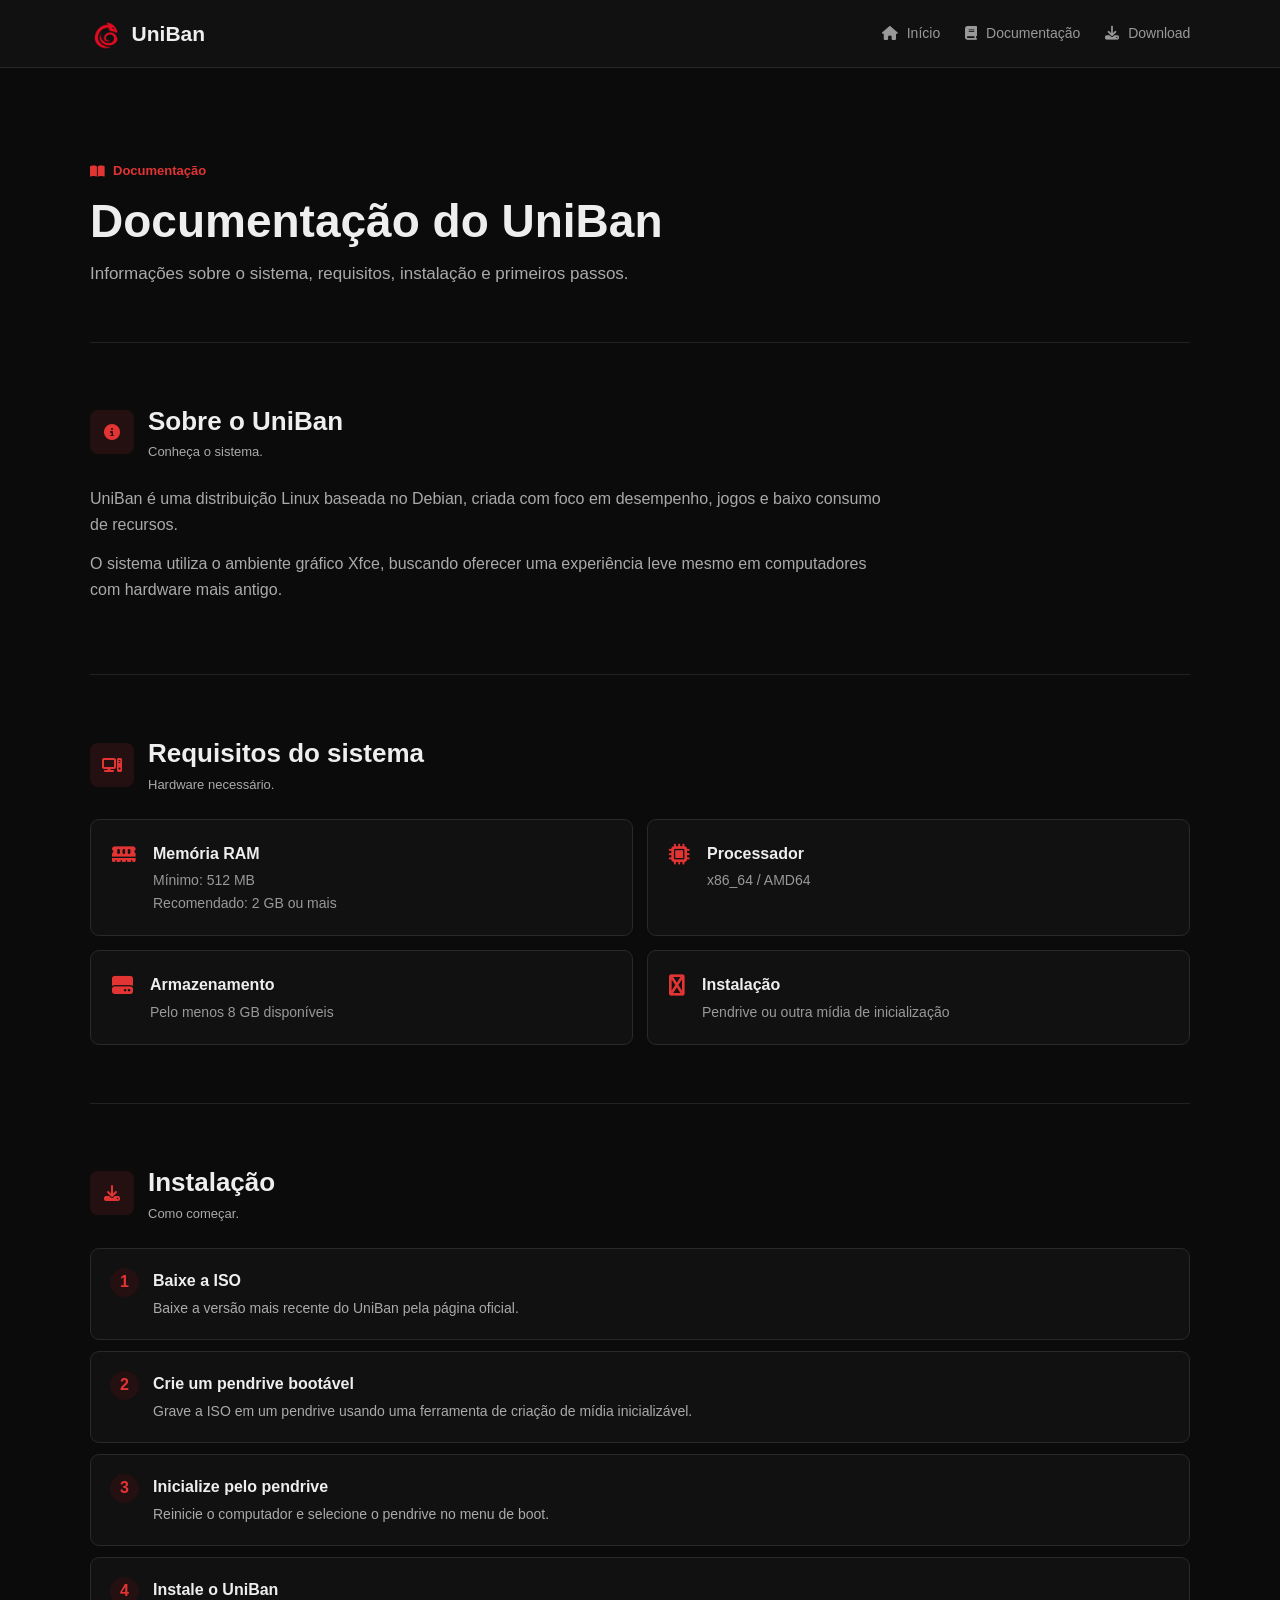
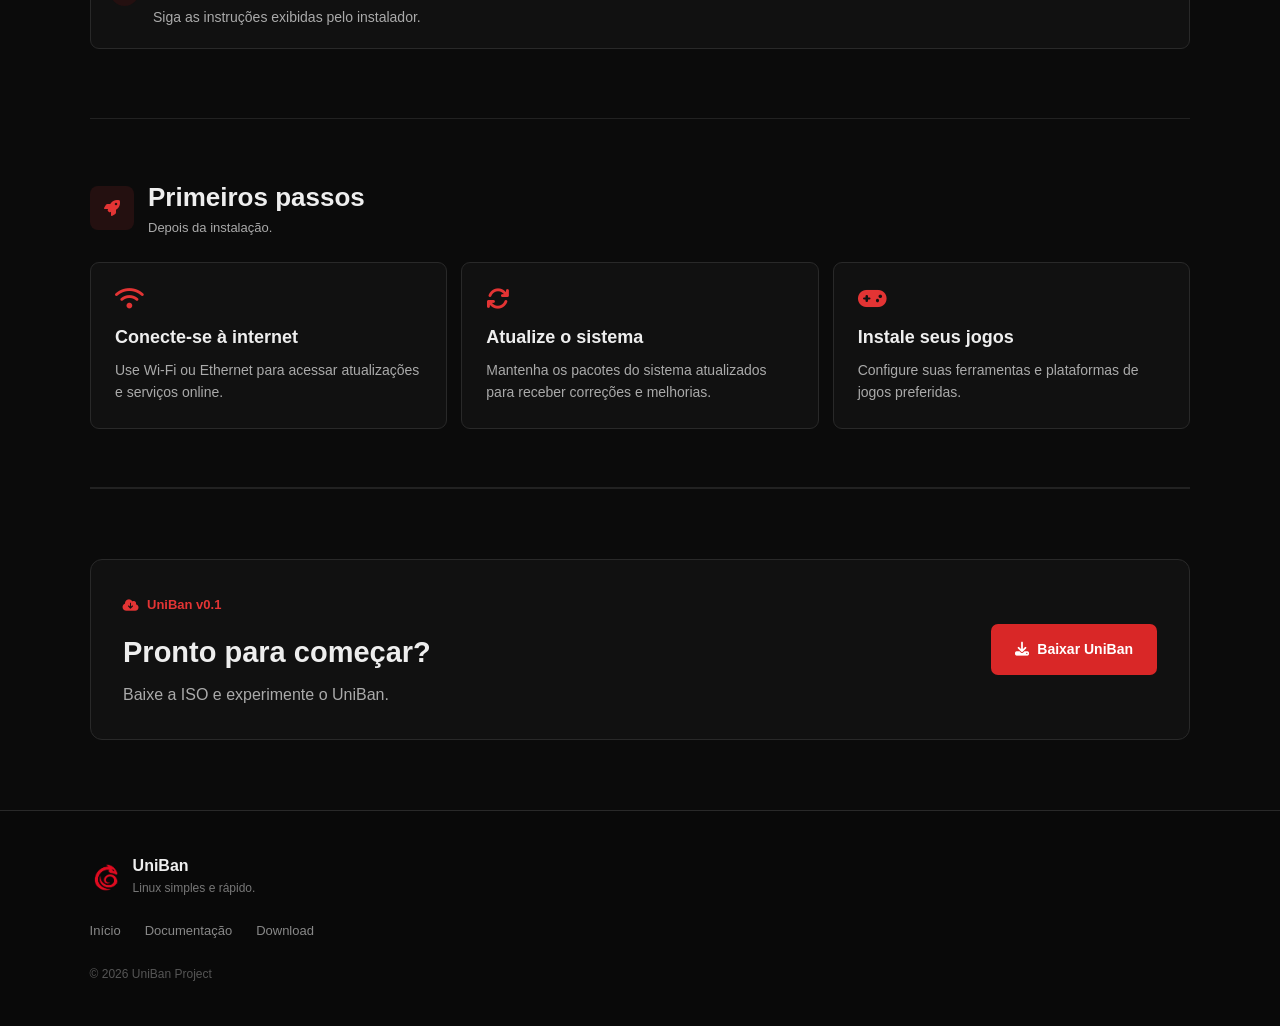
==== documentacao.html @ 5420e9c3 "Add files via upload" ====
<!DOCTYPE html>
<html lang="pt-BR">

<head>
  <meta charset="UTF-8">
  <meta name="viewport" content="width=device-width, initial-scale=1.0">

  <title>Documentação — UniBan</title>

  <link rel="icon" href="assets/logo.png">

  <link rel="stylesheet"
        href="https://cdnjs.cloudflare.com/ajax/libs/font-awesome/6.5.2/css/all.min.css">

  <link rel="stylesheet" href="style.css">
</head>

<body>

  <!-- TOPO -->
  <header class="topbar">

    <div class="brand">
      <img src="assets/logo.png" alt="UniBan">
      <span>UniBan</span>
    </div>

    <nav>

      <a href="index.html">
        <i class="fa-solid fa-house"></i>
        Início
      </a>

      <a href="documentacao.html">
        <i class="fa-solid fa-book"></i>
        Documentação
      </a>

      <a href="index.html#download">
        <i class="fa-solid fa-download"></i>
        Download
      </a>

    </nav>

  </header>


  <main>

    <!-- CABEÇALHO -->
    <section class="docs-hero">

      <span class="section-tag">
        <i class="fa-solid fa-book-open"></i>
        Documentação
      </span>

      <h1>
        Documentação do UniBan
      </h1>

      <p>
        Informações sobre o sistema, requisitos,
        instalação e primeiros passos.
      </p>

    </section>


    <!-- SOBRE -->
    <section class="docs-section">

      <div class="docs-title">
        <i class="fa-solid fa-circle-info"></i>

        <div>
          <h2>Sobre o UniBan</h2>
          <p>Conheça o sistema.</p>
        </div>
      </div>

      <p>
        UniBan é uma distribuição Linux baseada no Debian,
        criada com foco em desempenho, jogos e baixo consumo
        de recursos.
      </p>

      <p>
        O sistema utiliza o ambiente gráfico Xfce,
        buscando oferecer uma experiência leve mesmo
        em computadores com hardware mais antigo.
      </p>

    </section>


    <!-- REQUISITOS -->
    <section class="docs-section">

      <div class="docs-title">
        <i class="fa-solid fa-computer"></i>

        <div>
          <h2>Requisitos do sistema</h2>
          <p>Hardware necessário.</p>
        </div>
      </div>


      <div class="requirements">

        <div class="requirement">

          <i class="fa-solid fa-memory"></i>

          <div>
            <strong>Memória RAM</strong>

            <span>
              Mínimo: 512 MB
            </span>

            <span>
              Recomendado: 2 GB ou mais
            </span>
          </div>

        </div>


        <div class="requirement">

          <i class="fa-solid fa-microchip"></i>

          <div>
            <strong>Processador</strong>

            <span>
              x86_64 / AMD64
            </span>
          </div>

        </div>


        <div class="requirement">

          <i class="fa-solid fa-hard-drive"></i>

          <div>
            <strong>Armazenamento</strong>

            <span>
              Pelo menos 8 GB disponíveis
            </span>
          </div>

        </div>


        <div class="requirement">

          <i class="fa-solid fa-usb"></i>

          <div>
            <strong>Instalação</strong>

            <span>
              Pendrive ou outra mídia de inicialização
            </span>
          </div>

        </div>

      </div>

    </section>


    <!-- INSTALAÇÃO -->
    <section class="docs-section">

      <div class="docs-title">
        <i class="fa-solid fa-download"></i>

        <div>
          <h2>Instalação</h2>
          <p>Como começar.</p>
        </div>
      </div>


      <ol class="steps">

        <li>
          <strong>Baixe a ISO</strong>

          <p>
            Baixe a versão mais recente do UniBan
            pela página oficial.
          </p>
        </li>


        <li>
          <strong>Crie um pendrive bootável</strong>

          <p>
            Grave a ISO em um pendrive usando uma
            ferramenta de criação de mídia inicializável.
          </p>
        </li>


        <li>
          <strong>Inicialize pelo pendrive</strong>

          <p>
            Reinicie o computador e selecione o
            pendrive no menu de boot.
          </p>
        </li>


        <li>
          <strong>Instale o UniBan</strong>

          <p>
            Siga as instruções exibidas pelo instalador.
          </p>
        </li>

      </ol>

    </section>


    <!-- PRIMEIROS PASSOS -->
    <section class="docs-section">

      <div class="docs-title">
        <i class="fa-solid fa-rocket"></i>

        <div>
          <h2>Primeiros passos</h2>
          <p>Depois da instalação.</p>
        </div>
      </div>


      <div class="info-grid">

        <article>

          <i class="fa-solid fa-wifi"></i>

          <h3>Conecte-se à internet</h3>

          <p>
            Use Wi-Fi ou Ethernet para acessar
            atualizações e serviços online.
          </p>

        </article>


        <article>

          <i class="fa-solid fa-arrows-rotate"></i>

          <h3>Atualize o sistema</h3>

          <p>
            Mantenha os pacotes do sistema atualizados
            para receber correções e melhorias.
          </p>

        </article>


        <article>

          <i class="fa-solid fa-gamepad"></i>

          <h3>Instale seus jogos</h3>

          <p>
            Configure suas ferramentas e plataformas
            de jogos preferidas.
          </p>

        </article>

      </div>

    </section>


    <!-- DOWNLOAD -->
    <section class="download-section">

      <div class="download-box">

        <div>

          <span class="section-tag">
            <i class="fa-solid fa-cloud-arrow-down"></i>
            UniBan v0.1
          </span>

          <h2>
            Pronto para começar?
          </h2>

          <p>
            Baixe a ISO e experimente o UniBan.
          </p>

        </div>


        <a class="download big"
           href="/downloads/uniban-v0.1.iso"
           download>

          <i class="fa-solid fa-download"></i>
          Baixar UniBan

        </a>

      </div>

    </section>

  </main>


  <!-- RODAPÉ -->
  <footer>

    <div class="footer-brand">

      <img src="assets/logo.png" alt="UniBan">

      <div>
        <strong>UniBan</strong>
        <span>Linux simples e rápido.</span>
      </div>

    </div>


    <div class="footer-links">

      <a href="index.html">
        Início
      </a>

      <a href="documentacao.html">
        Documentação
      </a>

      <a href="index.html#download">
        Download
      </a>

    </div>


    <p class="copyright">
      © 2026 UniBan Project
    </p>

  </footer>

</body>
</html>
---- style.css ----
/* =========================
   UNIBAN
   ========================= */

* {
  box-sizing: border-box;
  margin: 0;
  padding: 0;
}

html {
  scroll-behavior: smooth;
}

body {
  font-family: Arial, Helvetica, sans-serif;
  background: #0b0b0b;
  color: #eeeeee;
  line-height: 1.6;
  font-size: 16px;
}

img {
  max-width: 100%;
}

a {
  color: inherit;
  text-decoration: none;
}

p {
  color: #aaaaaa;
}


/* =========================
   TOPO
   ========================= */

.topbar {
  height: 68px;
  width: 100%;

  padding: 0 7%;

  display: flex;
  align-items: center;
  justify-content: space-between;

  background: #111111;
  border-bottom: 1px solid #292929;

  position: sticky;
  top: 0;
  z-index: 100;
}

.brand {
  display: flex;
  align-items: center;
  gap: 10px;

  font-size: 21px;
  font-weight: bold;
}

.brand img {
  width: 32px !important;
  height: 32px !important;

  object-fit: contain;
}

nav {
  display: flex;
  align-items: center;
  gap: 25px;
}

nav a {
  color: #999999;
  font-size: 14px;
  transition: 0.2s;
}

nav a:hover {
  color: #e33434;
}

nav i {
  margin-right: 5px;
}


/* =========================
   CONTEÚDO
   ========================= */

main {
  width: 90%;
  max-width: 1100px;
  margin: 0 auto;
}


/* =========================
   HERO
   ========================= */

.hero {
  min-height: 500px;

  display: flex;
  align-items: center;
  justify-content: space-between;

  gap: 50px;
}

.hero-text {
  max-width: 620px;
}

.tag,
.section-tag {
  display: inline-flex;
  align-items: center;
  gap: 8px;

  color: #e33434;

  font-size: 13px;
  font-weight: bold;

  margin-bottom: 14px;
}

.hero h1 {
  font-size: 64px;
  line-height: 1;

  margin-bottom: 15px;
}

.hero h2 {
  font-size: 32px;
  line-height: 1.2;

  margin-bottom: 18px;
}

.hero p {
  max-width: 550px;
  font-size: 16px;
}

.hero-logo {
  width: 180px !important;
  height: 180px !important;

  flex-shrink: 0;

  display: flex;
  align-items: center;
  justify-content: center;

  background: #111111;

  border: 1px solid #292929;
  border-radius: 20px;
}

.hero-logo img {
  width: 110px !important;
  height: 110px !important;

  object-fit: contain;
}


/* =========================
   BOTÕES
   ========================= */

.hero-buttons {
  display: flex;
  gap: 12px;

  margin-top: 28px;
}

.download,
.secondary {
  display: inline-flex;

  align-items: center;
  justify-content: center;

  gap: 8px;

  padding: 12px 20px;

  border-radius: 7px;

  font-size: 14px;
  font-weight: bold;

  transition: 0.2s;
}

.download {
  background: #d92727;
  color: white;
}

.download:hover {
  background: #ef3939;
  transform: translateY(-2px);
}

.secondary {
  background: #181818;

  border: 1px solid #333333;

  color: #eeeeee;
}

.secondary:hover {
  border-color: #d92727;
}

.download.big {
  padding: 14px 24px;
}


/* =========================
   CARDS
   ========================= */

.features {
  display: grid;

  grid-template-columns: repeat(4, 1fr);

  gap: 15px;

  margin-bottom: 80px;
}

.features article {
  padding: 23px;

  background: #111111;

  border: 1px solid #292929;
  border-radius: 10px;
}

.icon {
  width: 42px;
  height: 42px;

  display: flex;
  align-items: center;
  justify-content: center;

  background: #241010;
  color: #e33434;

  border-radius: 8px;

  margin-bottom: 16px;
}

.features h3 {
  font-size: 18px;
  margin-bottom: 7px;
}

.features p {
  font-size: 14px;
}


/* =========================
   SOBRE
   ========================= */

.about {
  display: grid;

  grid-template-columns: 1.5fr 1fr;

  gap: 50px;

  padding: 70px 0;

  border-top: 1px solid #222222;
}

.about h2 {
  font-size: 36px;
  margin-bottom: 18px;
}

.about p {
  margin-bottom: 13px;
}

.about-card {
  padding: 32px;

  background: #111111;

  border: 1px solid #292929;
  border-radius: 12px;
}

.about-card i {
  font-size: 27px;

  color: #e33434;

  margin-bottom: 18px;
}


/* =========================
   GALERIA
   ========================= */

.gallery {
  padding: 70px 0;

  border-top: 1px solid #222222;
}

.section-heading {
  margin-bottom: 28px;
}

.section-heading h2 {
  font-size: 32px;
  margin-bottom: 6px;
}

.section-heading p {
  font-size: 15px;
}

.gallery-grid {
  display: grid;

  grid-template-columns: 2fr 1fr;

  gap: 14px;
}

.gallery-grid img {
  width: 100% !important;

  height: 220px !important;

  display: block;

  object-fit: cover;

  background: #111111;

  border: 1px solid #292929;
  border-radius: 10px;

  transition: 0.2s;
}

.gallery-grid img:first-child {
  grid-row: span 2;

  height: 454px !important;
}

.gallery-grid img:hover {
  transform: translateY(-3px);

  border-color: #555555;
}


/* =========================
   DOWNLOAD
   ========================= */

.download-section {
  padding: 70px 0;

  border-top: 1px solid #222222;
}

.download-box {
  padding: 32px;

  display: flex;

  align-items: center;
  justify-content: space-between;

  gap: 25px;

  background: #111111;

  border: 1px solid #292929;
  border-radius: 12px;
}

.download-box h2 {
  font-size: 29px;

  margin-bottom: 6px;
}

.small-links {
  display: flex;
  gap: 24px;

  margin-top: 16px;
}

.small-links a {
  color: #888888;
  font-size: 13px;
}

.small-links a:hover {
  color: #e33434;
}


/* =========================
   DOCUMENTAÇÃO CARD
   ========================= */

.docs {
  margin: 25px 0 80px;

  padding: 28px;

  display: flex;

  align-items: center;

  gap: 20px;

  background: #111111;

  border: 1px solid #292929;
  border-radius: 12px;
}

.docs-icon {
  width: 48px;
  height: 48px;

  min-width: 48px;

  display: flex;
  align-items: center;
  justify-content: center;

  background: #241010;
  color: #e33434;

  border-radius: 8px;
}

.docs h2 {
  font-size: 22px;
}

.docs .secondary {
  margin-left: auto;
}


/* =========================
   DOCUMENTAÇÃO
   ========================= */

.docs-hero {
  padding: 90px 0 55px;

  border-bottom: 1px solid #222222;
}

.docs-hero h1 {
  font-size: 46px;

  line-height: 1.1;

  margin-bottom: 13px;
}

.docs-hero p {
  font-size: 17px;

  max-width: 650px;
}

.docs-section {
  padding: 58px 0;

  border-bottom: 1px solid #222222;
}

.docs-title {
  display: flex;

  align-items: center;

  gap: 14px;

  margin-bottom: 23px;
}

.docs-title > i {
  width: 44px;
  height: 44px;

  display: flex;

  align-items: center;
  justify-content: center;

  background: #241010;
  color: #e33434;

  border-radius: 8px;
}

.docs-title h2 {
  font-size: 26px;
}

.docs-title p {
  font-size: 13px;
}

.docs-section > p {
  max-width: 800px;

  margin-bottom: 14px;
}


/* =========================
   REQUISITOS
   ========================= */

.requirements {
  display: grid;

  grid-template-columns: repeat(2, 1fr);

  gap: 14px;
}

.requirement {
  display: flex;

  gap: 17px;

  padding: 21px;

  background: #111111;

  border: 1px solid #292929;

  border-radius: 9px;
}

.requirement > i {
  color: #e33434;

  font-size: 21px;

  margin-top: 3px;
}

.requirement div {
  display: flex;

  flex-direction: column;
}

.requirement strong {
  margin-bottom: 3px;
}

.requirement span {
  color: #999999;

  font-size: 14px;
}


/* =========================
   PASSOS
   ========================= */

.steps {
  list-style: none;

  counter-reset: steps;
}

.steps li {
  counter-increment: steps;

  position: relative;

  padding: 19px 19px 19px 62px;

  margin-bottom: 11px;

  background: #111111;

  border: 1px solid #292929;

  border-radius: 9px;
}

.steps li::before {
  content: counter(steps);

  position: absolute;

  left: 19px;
  top: 19px;

  width: 29px;
  height: 29px;

  display: flex;

  align-items: center;
  justify-content: center;

  background: #241010;

  color: #e33434;

  border-radius: 50%;

  font-weight: bold;
}

.steps strong {
  display: block;

  margin-bottom: 4px;
}

.steps p {
  font-size: 14px;
}


/* =========================
   INFO
   ========================= */

.info-grid {
  display: grid;

  grid-template-columns: repeat(3, 1fr);

  gap: 14px;
}

.info-grid article {
  padding: 24px;

  background: #111111;

  border: 1px solid #292929;

  border-radius: 9px;
}

.info-grid i {
  color: #e33434;

  font-size: 23px;

  margin-bottom: 13px;
}

.info-grid h3 {
  font-size: 18px;

  margin-bottom: 7px;
}

.info-grid p {
  font-size: 14px;
}


/* =========================
   RODAPÉ
   ========================= */

footer {
  padding: 42px 7%;

  border-top: 1px solid #292929;

  background: #090909;
}

.footer-brand {
  display: flex;

  align-items: center;

  gap: 11px;
}

.footer-brand img {
  width: 32px !important;
  height: 32px !important;

  object-fit: contain;
}

.footer-brand div {
  display: flex;

  flex-direction: column;
}

.footer-brand span {
  color: #777777;

  font-size: 12px;
}

.footer-links {
  display: flex;

  gap: 24px;

  margin: 23px 0;
}

.footer-links a {
  color: #888888;

  font-size: 13px;
}

.footer-links a:hover {
  color: #e33434;
}

.copyright {
  color: #555555;

  font-size: 12px;
}


/* =========================
   CELULAR
   ========================= */

@media (max-width: 850px) {

  .topbar {
    padding: 0 5%;
  }

  .hero {
    flex-direction: column;

    align-items: flex-start;

    padding: 70px 0;
  }

  .hero-logo {
    width: 150px !important;
    height: 150px !important;
  }

  .hero-logo img {
    width: 90px !important;
    height: 90px !important;
  }

  .features {
    grid-template-columns: repeat(2, 1fr);
  }

  .about {
    grid-template-columns: 1fr;
  }

  .download-box {
    flex-direction: column;

    align-items: flex-start;
  }

  .requirements {
    grid-template-columns: 1fr;
  }

  .info-grid {
    grid-template-columns: 1fr;
  }
}


@media (max-width: 600px) {

  .topbar {
    height: auto;

    padding: 17px 5%;

    flex-direction: column;

    gap: 14px;
  }

  nav {
    flex-wrap: wrap;

    justify-content: center;

    gap: 12px;
  }

  .hero h1 {
    font-size: 52px;
  }

  .hero h2 {
    font-size: 27px;
  }

  .hero-buttons {
    flex-direction: column;

    align-items: stretch;
  }

  .features {
    grid-template-columns: 1fr;
  }

  .docs {
    flex-direction: column;

    align-items: flex-start;
  }

  .docs .secondary {
    margin-left: 0;
  }

  .docs-hero h1 {
    font-size: 37px;
  }

  .gallery-grid {
    grid-template-columns: 1fr;
  }

  .gallery-grid img,
  .gallery-grid img:first-child {
    height: 230px !important;

    grid-row: auto;
  }

  .small-links {
    flex-direction: column;

    gap: 9px;
  }

}
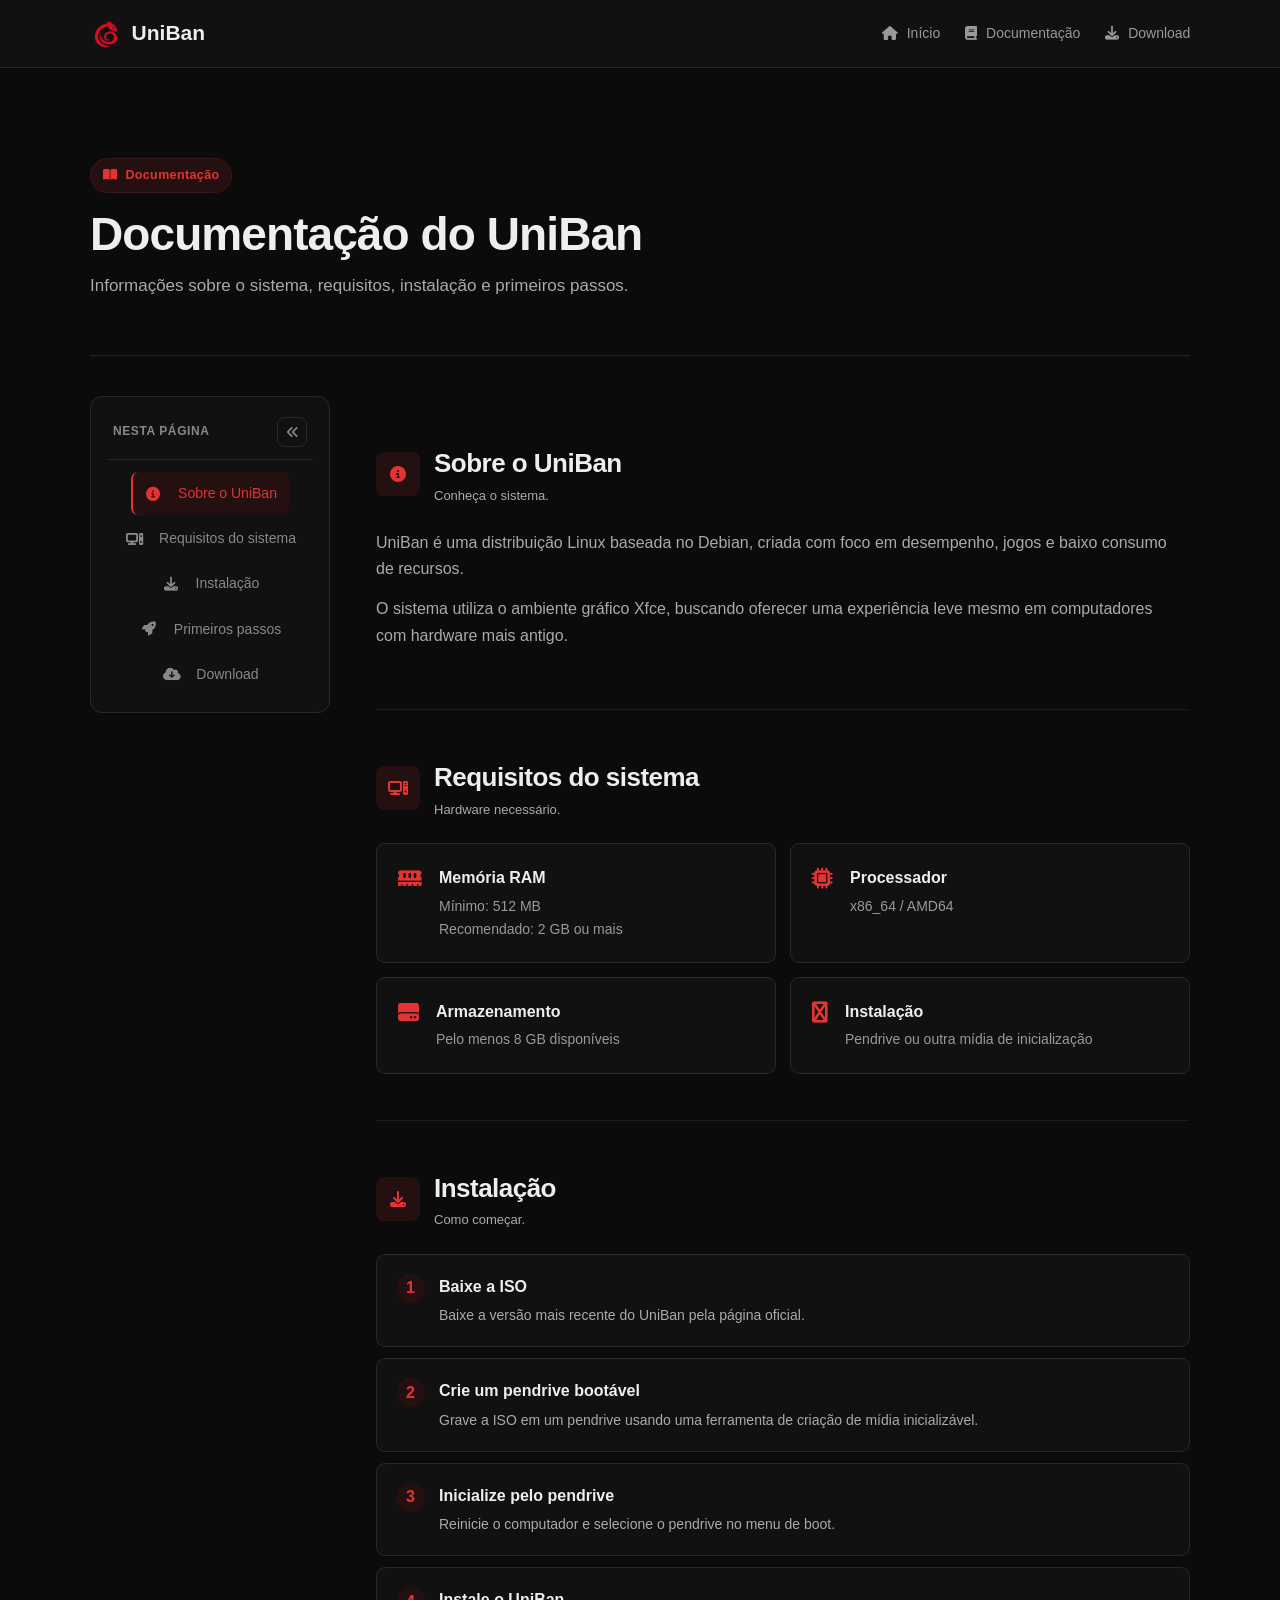
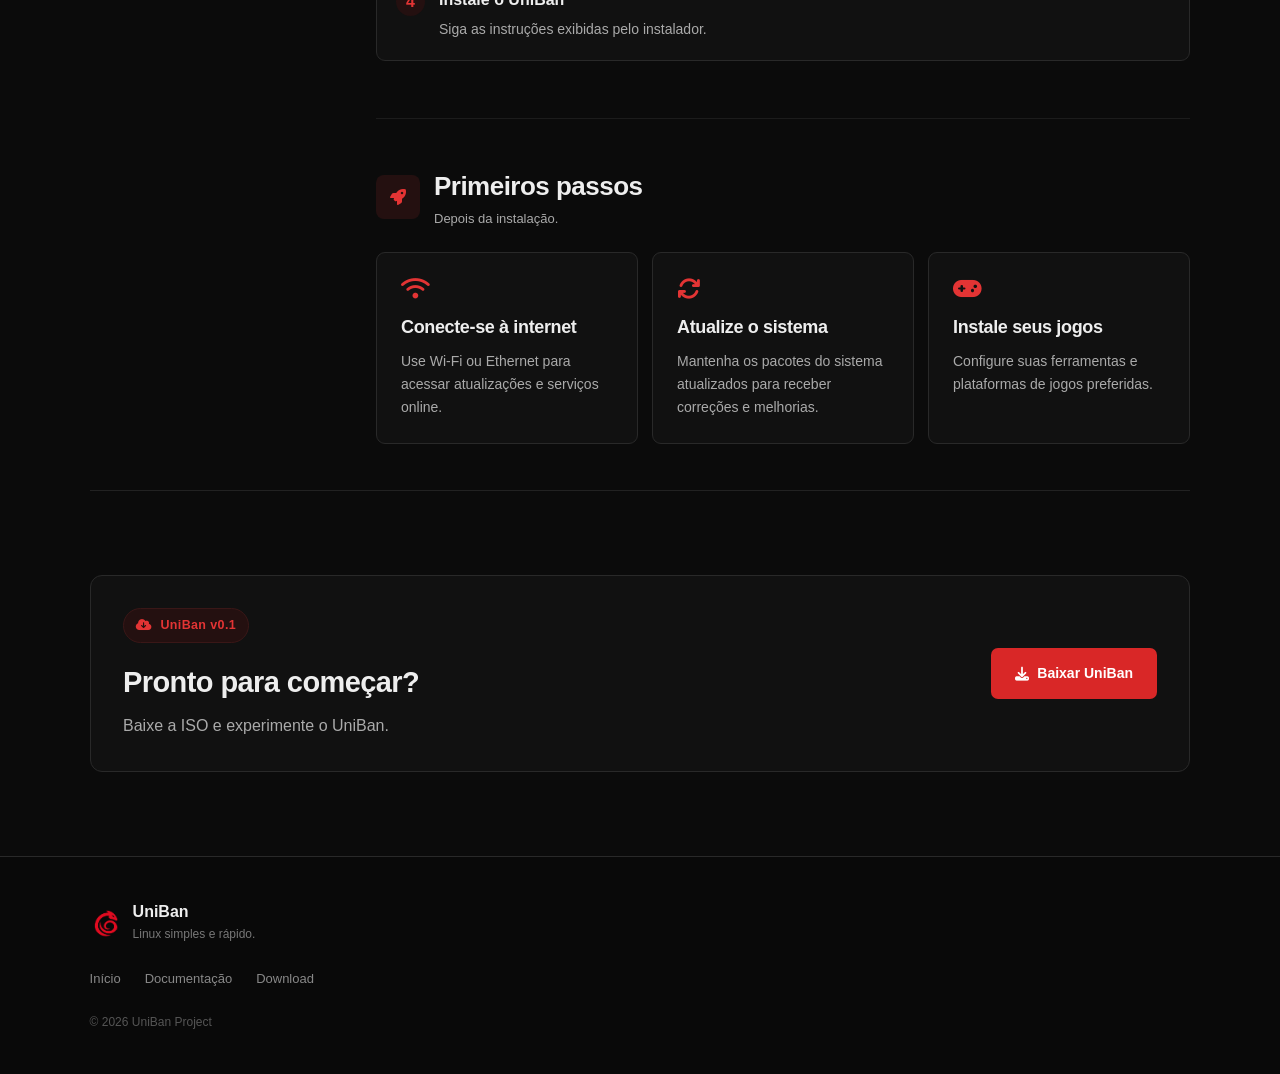
==== commit a40939f1: "Add files via upload" ====
--- a/documentacao.html
+++ b/documentacao.html
@@ -6,6 +6,7 @@
   <meta name="viewport" content="width=device-width, initial-scale=1.0">
 
   <title>Documentação — UniBan</title>
+  <link rel="icon" type="image/png" href="assets/logo.png">
 
   <link rel="icon" href="assets/logo.png">
 
@@ -20,10 +21,10 @@
   <!-- TOPO -->
   <header class="topbar">
 
-    <div class="brand">
+    <a href="index.html" class="brand">
       <img src="assets/logo.png" alt="UniBan">
       <span>UniBan</span>
-    </div>
+    </a>
 
     <nav>
 
@@ -69,8 +70,56 @@
     </section>
 
 
+    <!-- BOTÃO SUMÁRIO (SÓ NO CELULAR) -->
+    <button class="docs-mobile-toggle" id="docsMobileToggle" type="button" aria-expanded="false" aria-controls="docsSidebar">
+      <i class="fa-solid fa-bars"></i>
+      Sumário da documentação
+    </button>
+
+    <div class="docs-overlay" id="docsOverlay"></div>
+
+    <div class="docs-layout">
+
+      <!-- SIDEBAR -->
+      <aside class="docs-sidebar" id="docsSidebar">
+
+        <div class="docs-sidebar-head">
+          <span>Nesta página</span>
+          <button class="docs-collapse-btn" id="docsCollapseBtn" type="button" aria-label="Recolher barra lateral">
+            <i class="fa-solid fa-angles-left" id="docsCollapseIcon"></i>
+          </button>
+        </div>
+
+        <nav>
+          <a href="#sobre">
+            <i class="fa-solid fa-circle-info"></i>
+            <span>Sobre o UniBan</span>
+          </a>
+          <a href="#requisitos">
+            <i class="fa-solid fa-computer"></i>
+            <span>Requisitos do sistema</span>
+          </a>
+          <a href="#instalacao">
+            <i class="fa-solid fa-download"></i>
+            <span>Instalação</span>
+          </a>
+          <a href="#primeiros-passos">
+            <i class="fa-solid fa-rocket"></i>
+            <span>Primeiros passos</span>
+          </a>
+          <a href="#baixar">
+            <i class="fa-solid fa-cloud-arrow-down"></i>
+            <span>Download</span>
+          </a>
+        </nav>
+
+      </aside>
+
+      <!-- CONTEÚDO -->
+      <div class="docs-content">
+
     <!-- SOBRE -->
-    <section class="docs-section">
+    <section class="docs-section" id="sobre">
 
       <div class="docs-title">
         <i class="fa-solid fa-circle-info"></i>
@@ -97,7 +146,7 @@
 
 
     <!-- REQUISITOS -->
-    <section class="docs-section">
+    <section class="docs-section" id="requisitos">
 
       <div class="docs-title">
         <i class="fa-solid fa-computer"></i>
@@ -180,7 +229,7 @@
 
 
     <!-- INSTALAÇÃO -->
-    <section class="docs-section">
+    <section class="docs-section" id="instalacao">
 
       <div class="docs-title">
         <i class="fa-solid fa-download"></i>
@@ -238,7 +287,7 @@
 
 
     <!-- PRIMEIROS PASSOS -->
-    <section class="docs-section">
+    <section class="docs-section" id="primeiros-passos">
 
       <div class="docs-title">
         <i class="fa-solid fa-rocket"></i>
@@ -297,9 +346,15 @@
 
     </section>
 
+      </div>
+      <!-- /.docs-content -->
+
+    </div>
+    <!-- /.docs-layout -->
+
 
     <!-- DOWNLOAD -->
-    <section class="download-section">
+    <section class="download-section" id="baixar">
 
       <div class="download-box">
 
@@ -375,5 +430,7 @@
 
   </footer>
 
+  <script src="script.js"></script>
+
 </body>
 </html>
--- a/style.css
+++ b/style.css
@@ -12,12 +12,27 @@
   scroll-behavior: smooth;
 }
 
+:root {
+  --bg: #0b0b0b;
+  --bg-alt: #111111;
+  --bg-alt-2: #151515;
+  --border: #292929;
+  --text: #eeeeee;
+  --text-muted: #aaaaaa;
+  --text-faint: #888888;
+  --accent: #e33434;
+  --accent-hover: #ef3939;
+  --accent-soft: #241010;
+}
+
 body {
-  font-family: Arial, Helvetica, sans-serif;
-  background: #0b0b0b;
-  color: #eeeeee;
-  line-height: 1.6;
+  font-family: -apple-system, BlinkMacSystemFont, "Segoe UI", Roboto,
+    "Helvetica Neue", Arial, sans-serif;
+  background: var(--bg);
+  color: var(--text);
+  line-height: 1.65;
   font-size: 16px;
+  -webkit-font-smoothing: antialiased;
 }
 
 img {
@@ -30,7 +45,12 @@
 }
 
 p {
-  color: #aaaaaa;
+  color: var(--text-muted);
+}
+
+h1, h2, h3 {
+  letter-spacing: -0.02em;
+  font-weight: 800;
 }
 
 
@@ -63,6 +83,12 @@
 
   font-size: 21px;
   font-weight: bold;
+
+  transition: opacity 0.2s;
+}
+
+.brand:hover {
+  opacity: 0.85;
 }
 
 .brand img {
@@ -130,10 +156,17 @@
 
   color: #e33434;
 
-  font-size: 13px;
+  font-size: 12.5px;
   font-weight: bold;
-
-  margin-bottom: 14px;
+  letter-spacing: 0.03em;
+
+  padding: 6px 12px;
+
+  background: #241010;
+  border: 1px solid #3a1717;
+  border-radius: 999px;
+
+  margin-bottom: 16px;
 }
 
 .hero h1 {
@@ -251,12 +284,20 @@
 }
 
 .features article {
-  padding: 23px;
+  padding: 24px;
 
   background: #111111;
 
   border: 1px solid #292929;
-  border-radius: 10px;
+  border-radius: 12px;
+
+  transition: 0.2s;
+}
+
+.features article:hover {
+  border-color: #3a3a3a;
+  transform: translateY(-3px);
+  box-shadow: 0 10px 24px rgba(0, 0, 0, 0.35);
 }
 
 .icon {
@@ -296,7 +337,7 @@
 
   gap: 50px;
 
-  padding: 70px 0;
+  padding: 84px 0;
 
   border-top: 1px solid #222222;
 }
@@ -333,7 +374,7 @@
    ========================= */
 
 .gallery {
-  padding: 70px 0;
+  padding: 84px 0;
 
   border-top: 1px solid #222222;
 }
@@ -359,42 +400,200 @@
   gap: 14px;
 }
 
-.gallery-grid img {
-  width: 100% !important;
-
-  height: 220px !important;
+.gallery-item {
+  position: relative;
 
   display: block;
-
-  object-fit: cover;
+  width: 100%;
+  height: 220px;
+
+  padding: 0;
 
   background: #111111;
 
   border: 1px solid #292929;
   border-radius: 10px;
 
+  overflow: hidden;
+
+  cursor: pointer;
   transition: 0.2s;
 }
 
-.gallery-grid img:first-child {
+.gallery-item img {
+  width: 100%;
+  height: 100%;
+
+  display: block;
+
+  object-fit: cover;
+
+  transition: transform 0.35s;
+}
+
+.gallery-item:first-child {
   grid-row: span 2;
 
-  height: 454px !important;
-}
-
-.gallery-grid img:hover {
+  height: 454px;
+}
+
+.gallery-item:hover {
   transform: translateY(-3px);
 
   border-color: #555555;
 }
 
+.gallery-item:hover img {
+  transform: scale(1.05);
+}
+
+.gallery-item::after {
+  content: "\f00e";
+  font-family: "Font Awesome 6 Free";
+  font-weight: 900;
+
+  position: absolute;
+  inset: 0;
+
+  display: flex;
+  align-items: center;
+  justify-content: center;
+
+  font-size: 22px;
+  color: #ffffff;
+
+  background: rgba(0, 0, 0, 0);
+
+  opacity: 0;
+  transition: 0.2s;
+}
+
+.gallery-item:hover::after {
+  opacity: 1;
+  background: rgba(0, 0, 0, 0.35);
+}
+
+.gallery-item:focus-visible {
+  outline: 2px solid var(--accent);
+  outline-offset: 2px;
+}
+
+
+/* =========================
+   LIGHTBOX
+   ========================= */
+
+.lightbox {
+  position: fixed;
+  inset: 0;
+
+  display: none;
+
+  align-items: center;
+  justify-content: center;
+
+  background: rgba(0, 0, 0, 0.92);
+
+  z-index: 300;
+
+  padding: 24px;
+}
+
+.lightbox.open {
+  display: flex;
+}
+
+.lightbox-figure {
+  display: flex;
+  flex-direction: column;
+  align-items: center;
+
+  max-width: min(1000px, 92vw);
+  max-height: 90vh;
+}
+
+.lightbox-figure img {
+  max-width: 100%;
+  max-height: 74vh;
+
+  object-fit: contain;
+
+  border: 1px solid #292929;
+  border-radius: 10px;
+
+  background: #111111;
+}
+
+.lightbox-caption {
+  display: flex;
+  align-items: center;
+  gap: 10px;
+
+  margin-top: 16px;
+
+  color: #cccccc;
+  font-size: 14px;
+  text-align: center;
+}
+
+.lightbox-caption .lightbox-count {
+  color: var(--text-faint);
+  font-size: 12px;
+}
+
+.lightbox-close,
+.lightbox-prev,
+.lightbox-next {
+  position: fixed;
+
+  width: 44px;
+  height: 44px;
+
+  display: flex;
+  align-items: center;
+  justify-content: center;
+
+  background: rgba(255, 255, 255, 0.06);
+  color: #ffffff;
+
+  border: 1px solid rgba(255, 255, 255, 0.15);
+  border-radius: 50%;
+
+  cursor: pointer;
+  transition: 0.2s;
+}
+
+.lightbox-close:hover,
+.lightbox-prev:hover,
+.lightbox-next:hover {
+  background: var(--accent);
+  border-color: var(--accent);
+}
+
+.lightbox-close {
+  top: 20px;
+  right: 20px;
+}
+
+.lightbox-prev {
+  left: 20px;
+  top: 50%;
+  transform: translateY(-50%);
+}
+
+.lightbox-next {
+  right: 20px;
+  top: 50%;
+  transform: translateY(-50%);
+}
+
 
 /* =========================
    DOWNLOAD
    ========================= */
 
 .download-section {
-  padding: 70px 0;
+  padding: 84px 0;
 
   border-top: 1px solid #222222;
 }
@@ -509,9 +708,15 @@
 }
 
 .docs-section {
-  padding: 58px 0;
-
-  border-bottom: 1px solid #222222;
+  padding: 46px 0;
+
+  border-bottom: 1px solid #1c1c1c;
+
+  scroll-margin-top: 100px;
+}
+
+.docs-content > .docs-section:last-child {
+  border-bottom: none;
 }
 
 .docs-title {
@@ -555,6 +760,175 @@
 
 
 /* =========================
+   SIDEBAR DA DOCUMENTAÇÃO
+   ========================= */
+
+.docs-layout {
+  display: grid;
+  grid-template-columns: 240px 1fr;
+  gap: 46px;
+
+  align-items: start;
+
+  padding: 40px 0 0;
+}
+
+.docs-sidebar {
+  position: sticky;
+  top: 88px;
+
+  display: flex;
+  flex-direction: column;
+  gap: 4px;
+
+  padding: 16px;
+
+  background: var(--bg-alt);
+  border: 1px solid var(--border);
+  border-radius: 12px;
+
+  transition: width 0.2s;
+}
+
+.docs-sidebar-head {
+  display: flex;
+  align-items: center;
+  justify-content: space-between;
+
+  padding: 4px 6px 12px;
+
+  border-bottom: 1px solid var(--border);
+  margin-bottom: 8px;
+}
+
+.docs-sidebar-head span {
+  font-size: 12px;
+  font-weight: bold;
+  letter-spacing: 0.05em;
+  color: var(--text-faint);
+  text-transform: uppercase;
+}
+
+.docs-collapse-btn {
+  width: 30px;
+  height: 30px;
+
+  display: flex;
+  align-items: center;
+  justify-content: center;
+
+  background: transparent;
+  color: var(--text-faint);
+
+  border: 1px solid var(--border);
+  border-radius: 7px;
+
+  cursor: pointer;
+  transition: 0.2s;
+}
+
+.docs-collapse-btn:hover {
+  color: var(--accent);
+  border-color: var(--accent);
+}
+
+.docs-mobile-toggle {
+  width: 100%;
+
+  align-items: center;
+  justify-content: center;
+  gap: 10px;
+
+  padding: 13px;
+
+  background: var(--bg-alt);
+  color: var(--text);
+
+  border: 1px solid var(--border);
+  border-radius: 10px;
+
+  font-size: 14px;
+  font-weight: bold;
+
+  cursor: pointer;
+}
+
+.docs-mobile-toggle:hover {
+  border-color: var(--accent);
+  color: var(--accent);
+}
+
+.docs-sidebar nav {
+  display: flex;
+  flex-direction: column;
+  gap: 2px;
+}
+
+.docs-sidebar nav a {
+  display: flex;
+  align-items: center;
+  gap: 12px;
+
+  padding: 10px 12px;
+
+  color: var(--text-faint);
+  font-size: 14px;
+
+  border-left: 2px solid transparent;
+  border-radius: 7px;
+
+  transition: 0.15s;
+  white-space: nowrap;
+  overflow: hidden;
+}
+
+.docs-sidebar nav a i {
+  width: 16px;
+  text-align: center;
+  color: var(--text-faint);
+  flex-shrink: 0;
+}
+
+.docs-sidebar nav a:hover {
+  color: var(--text);
+  background: #1a1a1a;
+}
+
+.docs-sidebar nav a.active {
+  color: var(--accent);
+  background: var(--accent-soft);
+  border-left-color: var(--accent);
+}
+
+.docs-sidebar nav a.active i {
+  color: var(--accent);
+}
+
+/* recolhida (desktop) */
+.docs-sidebar.collapsed {
+  width: 60px;
+}
+
+.docs-sidebar.collapsed .docs-sidebar-head span,
+.docs-sidebar.collapsed nav a span {
+  display: none;
+}
+
+.docs-sidebar.collapsed nav a {
+  justify-content: center;
+  padding: 10px;
+}
+
+.docs-mobile-toggle {
+  display: none;
+}
+
+.docs-overlay {
+  display: none;
+}
+
+
+/* =========================
    REQUISITOS
    ========================= */
 
@@ -821,6 +1195,71 @@
   .info-grid {
     grid-template-columns: 1fr;
   }
+
+  /* sidebar de documentação vira gaveta */
+  .docs-layout {
+    grid-template-columns: 1fr;
+    padding-top: 20px;
+  }
+
+  .docs-mobile-toggle {
+    display: flex;
+  }
+
+  .docs-sidebar {
+    position: fixed;
+    top: 0;
+    left: 0;
+    bottom: 0;
+
+    width: 260px;
+    max-width: 78vw;
+
+    border-radius: 0;
+    border: none;
+    border-right: 1px solid var(--border);
+
+    padding-top: 20px;
+
+    transform: translateX(-100%);
+
+    z-index: 200;
+
+    overflow-y: auto;
+  }
+
+  .docs-sidebar.mobile-open {
+    transform: translateX(0);
+  }
+
+  .docs-sidebar.collapsed {
+    width: 260px;
+  }
+
+  .docs-sidebar.collapsed .docs-sidebar-head span,
+  .docs-sidebar.collapsed nav a span {
+    display: inline;
+  }
+
+  .docs-sidebar.collapsed nav a {
+    justify-content: flex-start;
+    padding: 10px 12px;
+  }
+
+  .docs-collapse-btn {
+    display: none;
+  }
+
+  .docs-overlay.open {
+    display: block;
+
+    position: fixed;
+    inset: 0;
+
+    background: rgba(0, 0, 0, 0.6);
+
+    z-index: 190;
+  }
 }
 
 
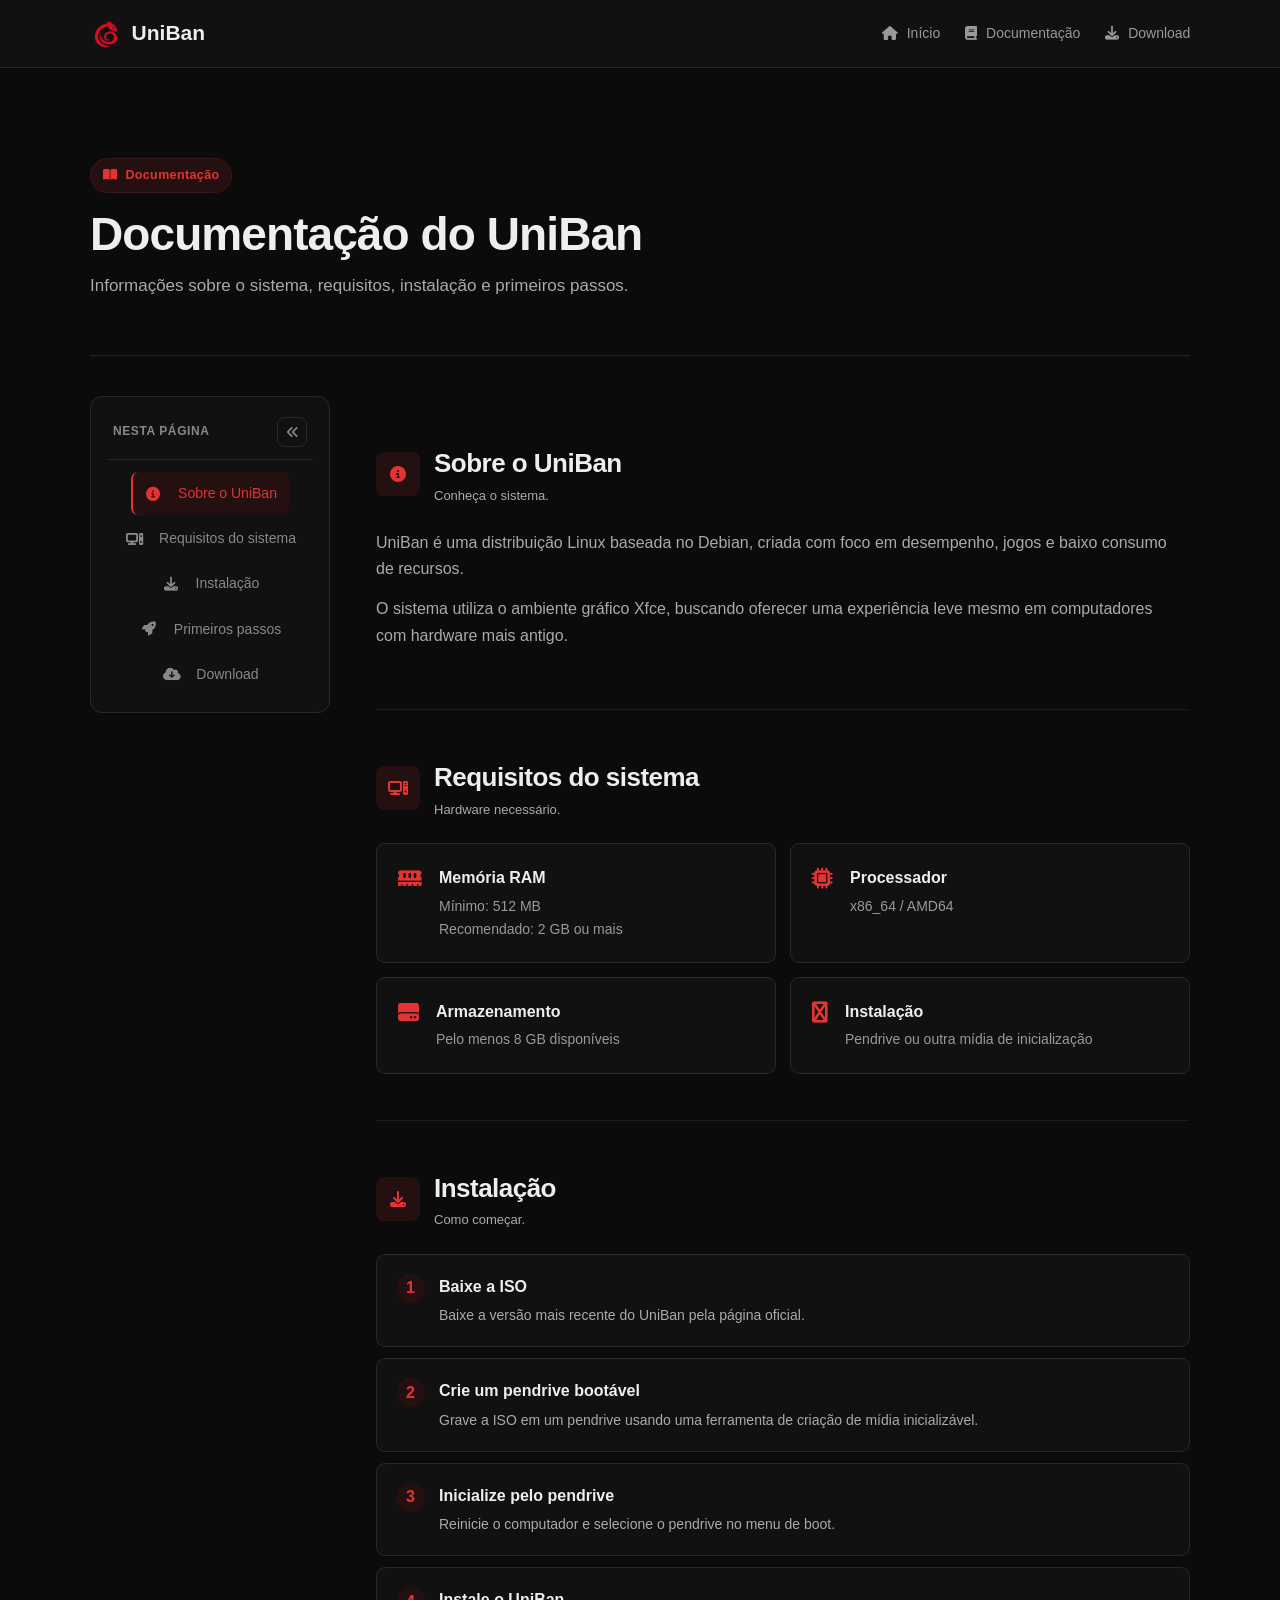
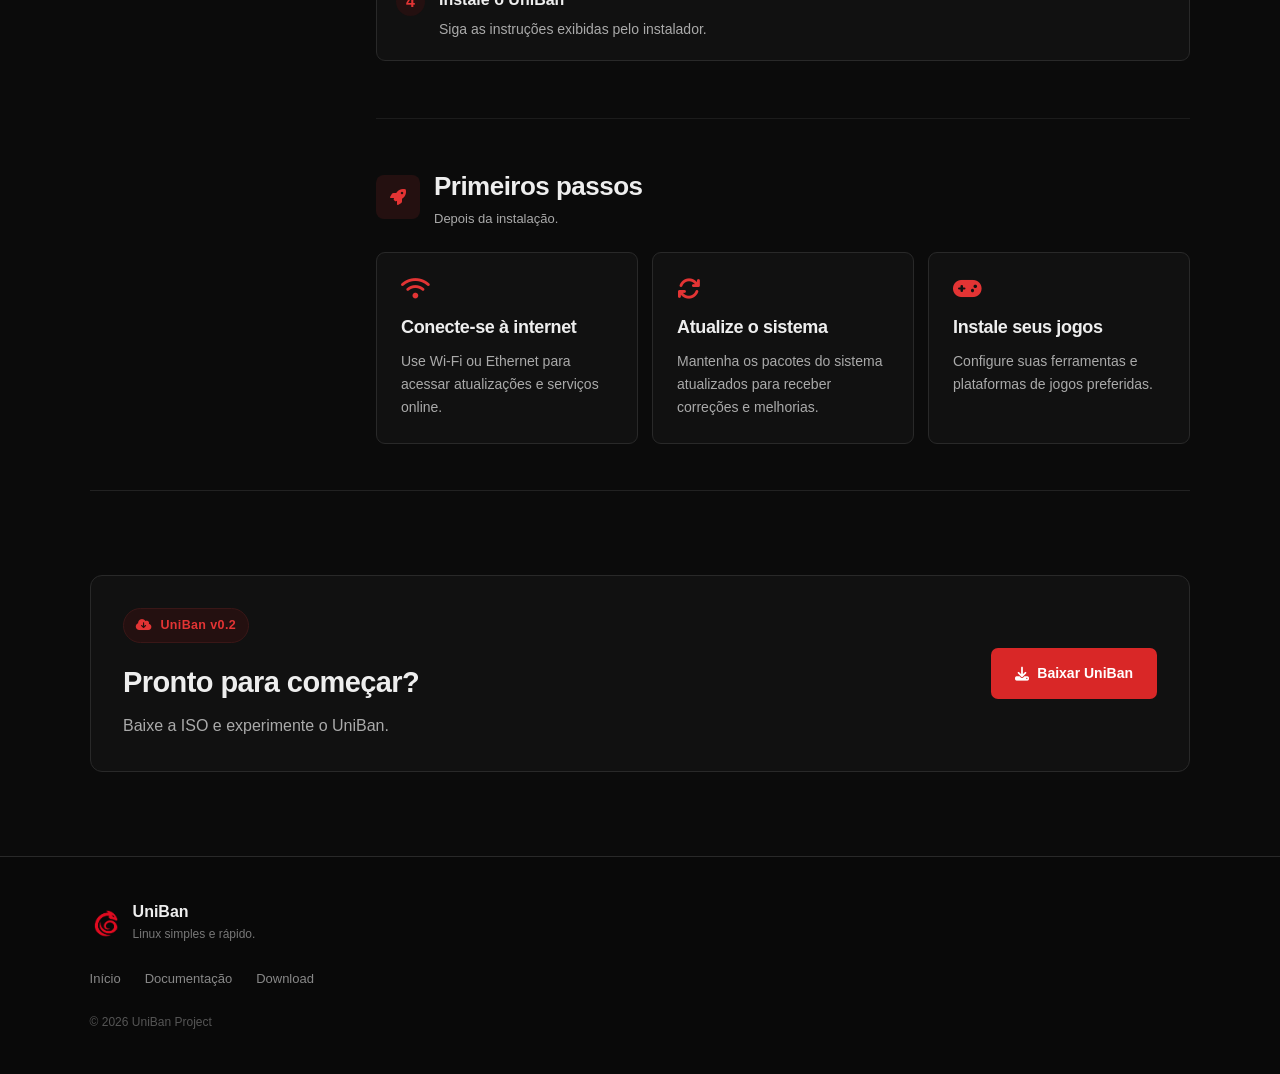
==== commit 2e6d55d9: "Update documentacao.html" ====
--- a/documentacao.html
+++ b/documentacao.html
@@ -362,7 +362,7 @@
 
           <span class="section-tag">
             <i class="fa-solid fa-cloud-arrow-down"></i>
-            UniBan v0.1
+            UniBan v0.2
           </span>
 
           <h2>
@@ -377,7 +377,7 @@
 
 
         <a class="download big"
-           href="/downloads/uniban-v0.1.iso"
+           href="https://github.com/slipppp/Uniban/releases/tag/UnibanV0.2"
            download>
 
           <i class="fa-solid fa-download"></i>
